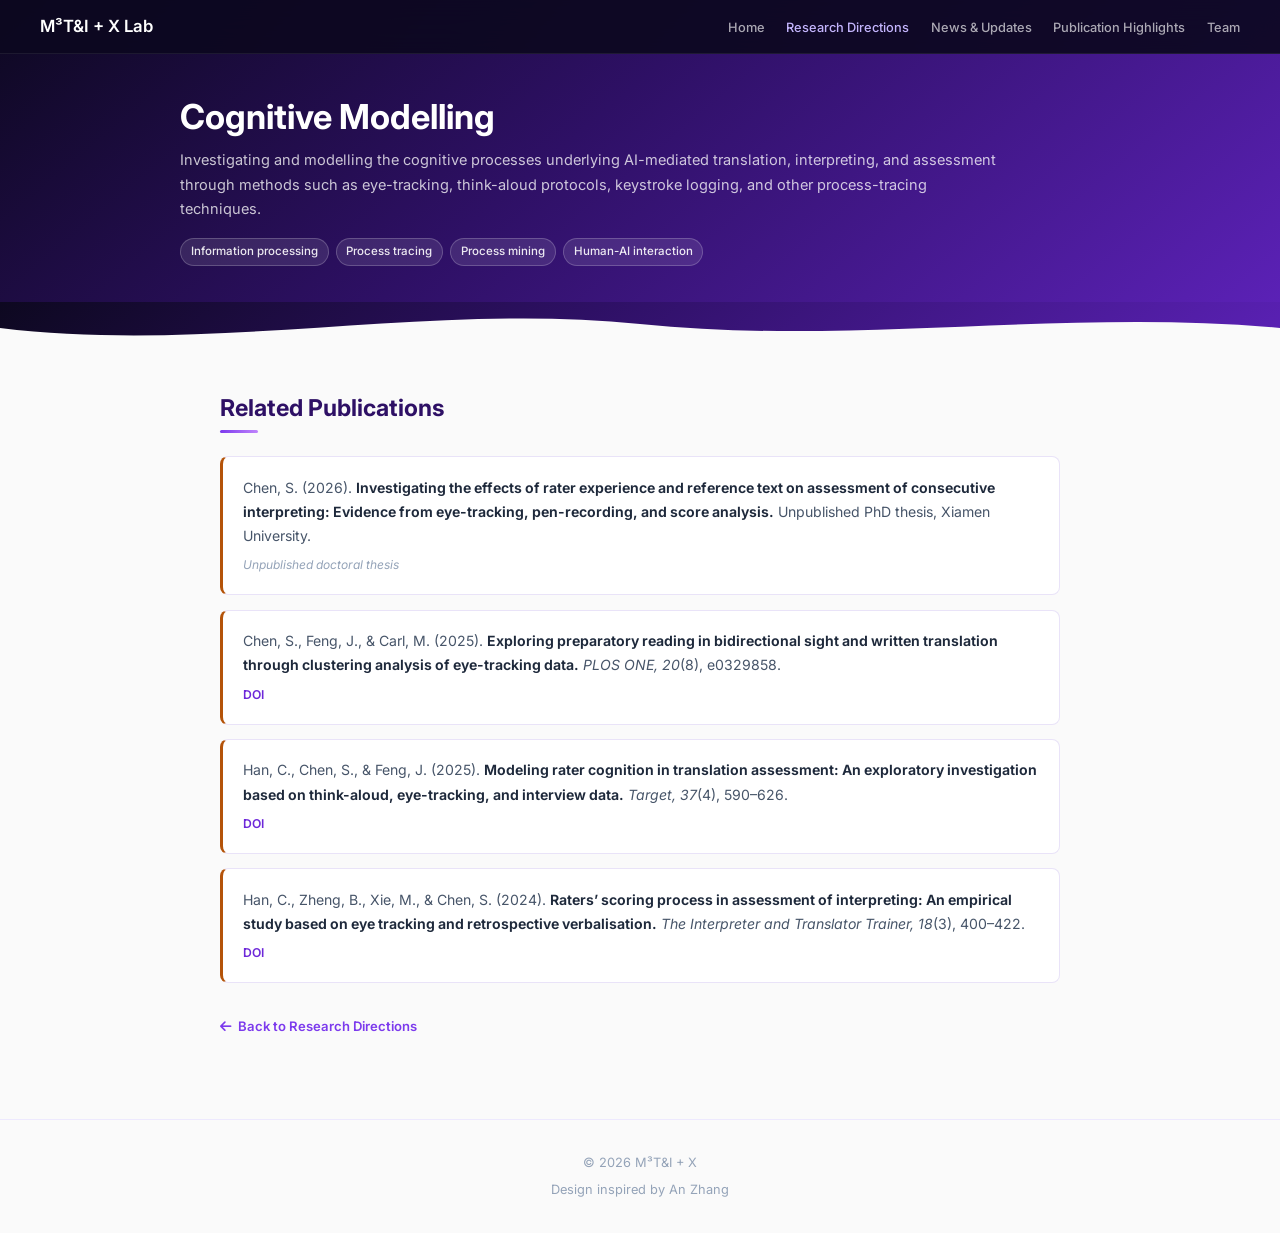
==== pages/cognitive-modelling.html @ 3e5625ed "Update research, news, and team pages" ====
<!DOCTYPE html>
<html lang="en">
<head>
    <meta charset="UTF-8">
    <meta name="viewport" content="width=device-width, initial-scale=1.0">
    <title>Cognitive Modelling | M³T&amp;I + X</title>
    <link rel="preconnect" href="https://fonts.googleapis.com">
    <link rel="preconnect" href="https://fonts.gstatic.com" crossorigin>
    <link href="https://fonts.googleapis.com/css2?family=Inter:wght@300;400;500;600;700&amp;display=swap" rel="stylesheet">
    <link rel="stylesheet" href="https://cdnjs.cloudflare.com/ajax/libs/font-awesome/6.5.0/css/all.min.css">
    <link rel="stylesheet" href="research-direction.css">
</head>
<body style="--accent:#b45309;--soft:#fffbeb;">

<nav>
    <a href="../index.html" class="nav-name">M³T&amp;I + X Lab</a>
    <ul class="nav-links">
        <li><a href="../index.html">Home</a></li>
        <li><a href="../index.html#research" class="active">Research Directions</a></li>
        <li><a href="../index.html#news">News &amp; Updates</a></li>
        <li><a href="../index.html#publication-highlights">Publication Highlights</a></li>
        <li><a href="../index.html#team">Team</a></li>
    </ul>
</nav>

<header class="direction-hero">
    <div class="direction-hero-inner">
        <h1>Cognitive Modelling</h1>
        <p class="direction-description">Investigating and modelling the cognitive processes underlying AI-mediated translation, interpreting, and assessment through methods such as eye-tracking, think-aloud protocols, keystroke logging, and other process-tracing techniques.</p>
        <div class="direction-labels">
            <span class="direction-label">Information processing</span>
            <span class="direction-label">Process tracing</span>
            <span class="direction-label">Process mining</span>
            <span class="direction-label">Human-AI interaction</span>
        </div>
    </div>
</header>
<div class="wave-wrap">
    <svg viewBox="0 0 1440 52" xmlns="http://www.w3.org/2000/svg" preserveAspectRatio="none" style="width:100%;height:52px;">
        <path d="M0,26 C240,52 480,0 720,22 C960,44 1200,6 1440,26 L1440,52 L0,52 Z" fill="#fafafa"/>
    </svg>
</div>

<main class="page-body">
    <div class="container">
        <section>
            <h2 class="section-title">Related Publications</h2>
            <div class="publication-list">
                <article class="publication-entry">
                    <p class="publication-citation">Chen, S. (2026). <span class="paper-title">Investigating the effects of rater experience and reference text on assessment of consecutive interpreting: Evidence from eye-tracking, pen-recording, and score analysis.</span> Unpublished PhD thesis, Xiamen University.</p>
                    <div class="publication-actions"><span class="publication-note">Unpublished doctoral thesis</span></div>
                </article>
                <article class="publication-entry">
                    <p class="publication-citation">Chen, S., Feng, J., &amp; Carl, M. (2025). <span class="paper-title">Exploring preparatory reading in bidirectional sight and written translation through clustering analysis of eye-tracking data.</span> <em>PLOS ONE, 20</em>(8), e0329858.</p>
                    <div class="publication-actions"><a class="official-link" href="https://doi.org/10.1371/journal.pone.0329858" target="_blank" rel="noopener noreferrer">DOI</a></div>
                </article>
                <article class="publication-entry">
                    <p class="publication-citation">Han, C., Chen, S., &amp; Feng, J. (2025). <span class="paper-title">Modeling rater cognition in translation assessment: An exploratory investigation based on think-aloud, eye-tracking, and interview data.</span> <em>Target, 37</em>(4), 590–626.</p>
                    <div class="publication-actions"><a class="official-link" href="https://doi.org/10.1075/target.23040.han" target="_blank" rel="noopener noreferrer">DOI</a></div>
                </article>
                <article class="publication-entry">
                    <p class="publication-citation">Han, C., Zheng, B., Xie, M., &amp; Chen, S. (2024). <span class="paper-title">Raters’ scoring process in assessment of interpreting: An empirical study based on eye tracking and retrospective verbalisation.</span> <em>The Interpreter and Translator Trainer, 18</em>(3), 400–422.</p>
                    <div class="publication-actions"><a class="official-link" href="https://doi.org/10.1080/1750399X.2024.2326400" target="_blank" rel="noopener noreferrer">DOI</a></div>
                </article>
            </div>
        </section>

        <a class="back-link" href="../index.html#research"><i class="fa-solid fa-arrow-left" aria-hidden="true"></i> Back to Research Directions</a>
    </div>
</main>

<footer>
    <p>© 2026 M³T&amp;I + X</p>
    <p style="margin-top:0.3rem;">Design inspired by <a href="https://anzhang314.github.io/" target="_blank" rel="noopener noreferrer">An Zhang</a></p>
</footer>

</body>
</html>
---- pages/research-direction.css ----
*, *::before, *::after { box-sizing: border-box; margin: 0; padding: 0; }

:root { --accent: #6d28d9; --soft: #f5f3ff; }

@view-transition { navigation: auto; }
::view-transition-old(root), ::view-transition-new(root) { animation-duration: 0.18s; }

body {
    font-family: 'Inter', -apple-system, BlinkMacSystemFont, 'Segoe UI', sans-serif;
    color: #1e293b;
    line-height: 1.7;
    background: #fafafa;
}

a { color: #7c3aed; text-decoration: none; }
a:hover { text-decoration: underline; }

nav {
    position: fixed;
    top: 0;
    left: 0;
    right: 0;
    z-index: 200;
    display: flex;
    align-items: center;
    justify-content: space-between;
    height: 54px;
    padding: 0 2.5rem;
    background: rgba(13, 8, 32, 0.92);
    backdrop-filter: blur(14px);
    -webkit-backdrop-filter: blur(14px);
    border-bottom: 1px solid rgba(255,255,255,0.07);
}

.nav-name { color: #fff; font-size: 1.05rem; font-weight: 600; }
.nav-links { display: flex; gap: 1.35rem; list-style: none; flex-wrap: wrap; justify-content: flex-end; }
.nav-links a { color: rgba(255,255,255,0.65); font-size: 0.8rem; font-weight: 500; white-space: nowrap; }
.nav-links a:hover { color: #fff; text-decoration: none; }
.nav-links a.active { color: #c4b5fd; }

.direction-hero {
    padding: 96px 1.5rem 36px;
    color: #fff;
    text-align: left;
    background: linear-gradient(140deg, #0d0820 0%, #2e1065 45%, #5b21b6 100%);
}

.direction-hero-inner { max-width: 920px; margin: 0 auto; }
.direction-hero h1 { margin-bottom: 0.65rem; font-size: 2.15rem; line-height: 1.22; }
.direction-description { max-width: 820px; margin: 0; color: rgba(255,255,255,0.76); font-size: 0.91rem; line-height: 1.68; }
.direction-labels { display: flex; flex-wrap: wrap; justify-content: flex-start; gap: 0.42rem; margin-top: 1rem; }
.direction-label {
    padding: 0.22rem 0.62rem;
    color: rgba(255,255,255,0.9);
    font-size: 0.72rem;
    font-weight: 500;
    background: rgba(255,255,255,0.1);
    border: 1px solid rgba(255,255,255,0.2);
    border-radius: 9999px;
}

.wave-wrap { background: linear-gradient(140deg, #0d0820 0%, #2e1065 45%, #5b21b6 100%); line-height: 0; }
.wave-wrap svg { display: block; }

.page-body { padding: 2.4rem 0 5rem; }
.container { max-width: 920px; margin: 0 auto; padding: 0 2.5rem; }
.section-title { margin-bottom: 1.45rem; color: #2e1065; font-size: 1.45rem; line-height: 1.3; }
.section-title::after {
    content: '';
    display: block;
    width: 38px;
    height: 3px;
    margin-top: 0.45rem;
    border-radius: 2px;
    background: linear-gradient(90deg, #7c3aed, #c084fc);
}

.publication-list { display: grid; gap: 0.9rem; }
.publication-entry {
    padding: 1.15rem 1.25rem;
    background: #fff;
    border: 1px solid #e9e3f8;
    border-left: 3px solid var(--accent);
    border-radius: 8px;
}
.publication-citation { color: #475569; font-size: 0.88rem; line-height: 1.72; }
.publication-citation .paper-title { color: #1e293b; font-weight: 650; }
.publication-actions { display: flex; align-items: center; gap: 0.8rem; margin-top: 0.45rem; }
.official-link {
    display: inline-flex;
    align-items: center;
    padding: 0;
    color: #6d28d9;
    font-size: 0.76rem;
    font-weight: 600;
    background: transparent;
}
.official-link:hover { color: #5b21b6; text-decoration: underline; background: transparent; }
.publication-note { color: #94a3b8; font-size: 0.75rem; font-style: italic; }

.back-link {
    display: inline-flex;
    align-items: center;
    gap: 0.42rem;
    margin-top: 2rem;
    font-size: 0.82rem;
    font-weight: 600;
}

footer { padding: 2rem; color: #94a3b8; font-size: 0.8rem; text-align: center; border-top: 1px solid #ede9fe; }
footer a { color: #94a3b8; }

@media (max-width: 768px) {
    nav {
        display: block;
        height: 84px;
        min-height: 0;
        padding: 0.55rem 1rem 0.45rem;
        overflow: hidden;
    }
    .nav-name { display: block; width: max-content; margin: 0 auto 0.35rem; font-size: 0.98rem; line-height: 1.35; }
    .nav-links {
        width: calc(100% + 2rem);
        margin: 0 -1rem;
        padding: 0 1rem 0.15rem;
        flex-wrap: nowrap;
        justify-content: flex-start;
        gap: 1rem;
        overflow-x: auto;
        overscroll-behavior-x: contain;
        scrollbar-width: none;
        -webkit-overflow-scrolling: touch;
        -webkit-mask-image: linear-gradient(to right, transparent, #000 14px, #000 calc(100% - 14px), transparent);
        mask-image: linear-gradient(to right, transparent, #000 14px, #000 calc(100% - 14px), transparent);
    }
    .nav-links::-webkit-scrollbar { display: none; }
    .nav-links li { flex: 0 0 auto; }
    .nav-links a { position: relative; padding-bottom: 0.3rem; font-size: 0.74rem; }
    .nav-links a.active::after {
        content: '';
        position: absolute;
        left: 0;
        right: 0;
        bottom: 0;
        height: 2px;
        border-radius: 2px;
        background: #a78bfa;
    }
    .direction-hero { padding: 108px 1.1rem 32px; }
    .direction-hero h1 { font-size: 1.75rem; }
    .direction-description { font-size: 0.87rem; }
    .page-body { padding: 2rem 0 3.5rem; }
    .container { padding: 0 1.1rem; }
}

@media (max-width: 480px) {
    .direction-hero { padding-left: 0.95rem; padding-right: 0.95rem; }
    .direction-hero h1 { font-size: 1.58rem; }
    .direction-labels { gap: 0.35rem; }
    .publication-entry { padding: 1rem; }
    .publication-citation { font-size: 0.84rem; }
    .container { padding: 0 0.95rem; }
    footer { padding: 1.5rem 1rem; }
}
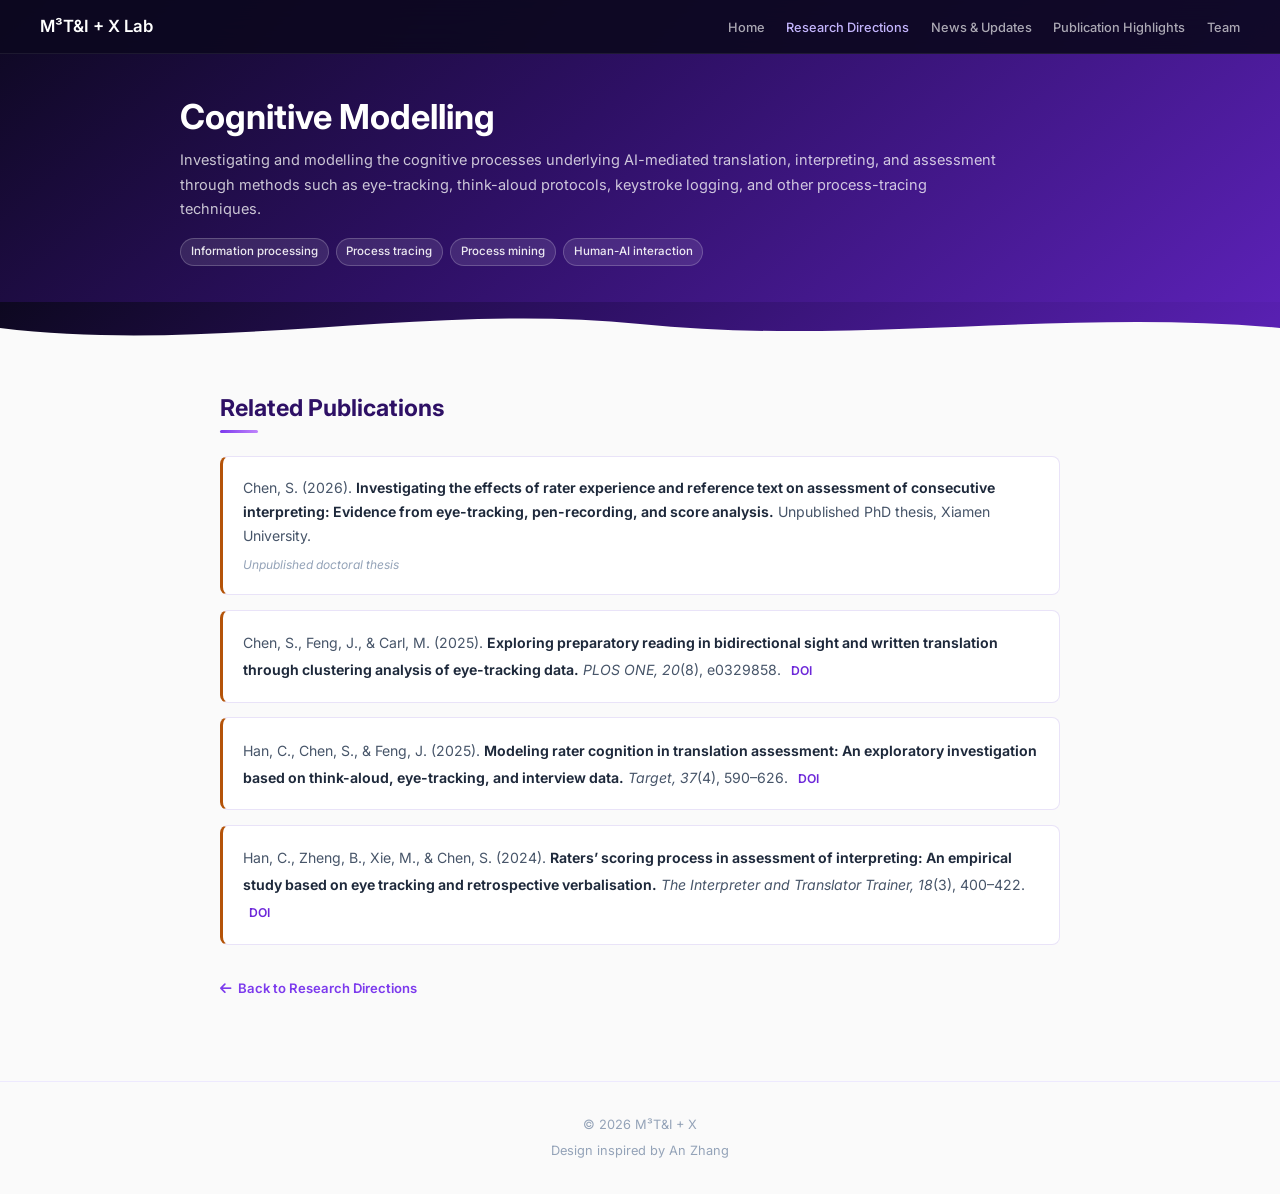
==== commit 8a3cae45: "Refresh research detail styles" ====
--- a/pages/cognitive-modelling.html
+++ b/pages/cognitive-modelling.html
@@ -8,7 +8,7 @@
     <link rel="preconnect" href="https://fonts.gstatic.com" crossorigin>
     <link href="https://fonts.googleapis.com/css2?family=Inter:wght@300;400;500;600;700&amp;display=swap" rel="stylesheet">
     <link rel="stylesheet" href="https://cdnjs.cloudflare.com/ajax/libs/font-awesome/6.5.0/css/all.min.css">
-    <link rel="stylesheet" href="research-direction.css">
+    <link rel="stylesheet" href="research-direction.css?v=20260719">
 </head>
 <body style="--accent:#b45309;--soft:#fffbeb;">
 
--- a/pages/research-direction.css
+++ b/pages/research-direction.css
@@ -86,6 +86,8 @@
 .publication-citation { color: #475569; font-size: 0.88rem; line-height: 1.72; }
 .publication-citation .paper-title { color: #1e293b; font-weight: 650; }
 .publication-actions { display: flex; align-items: center; gap: 0.8rem; margin-top: 0.45rem; }
+.publication-entry:has(.official-link) .publication-citation { display: inline; }
+.publication-actions:has(.official-link) { display: inline-flex; align-items: baseline; margin: 0 0 0 0.35rem; vertical-align: baseline; }
 .official-link {
     display: inline-flex;
     align-items: center;
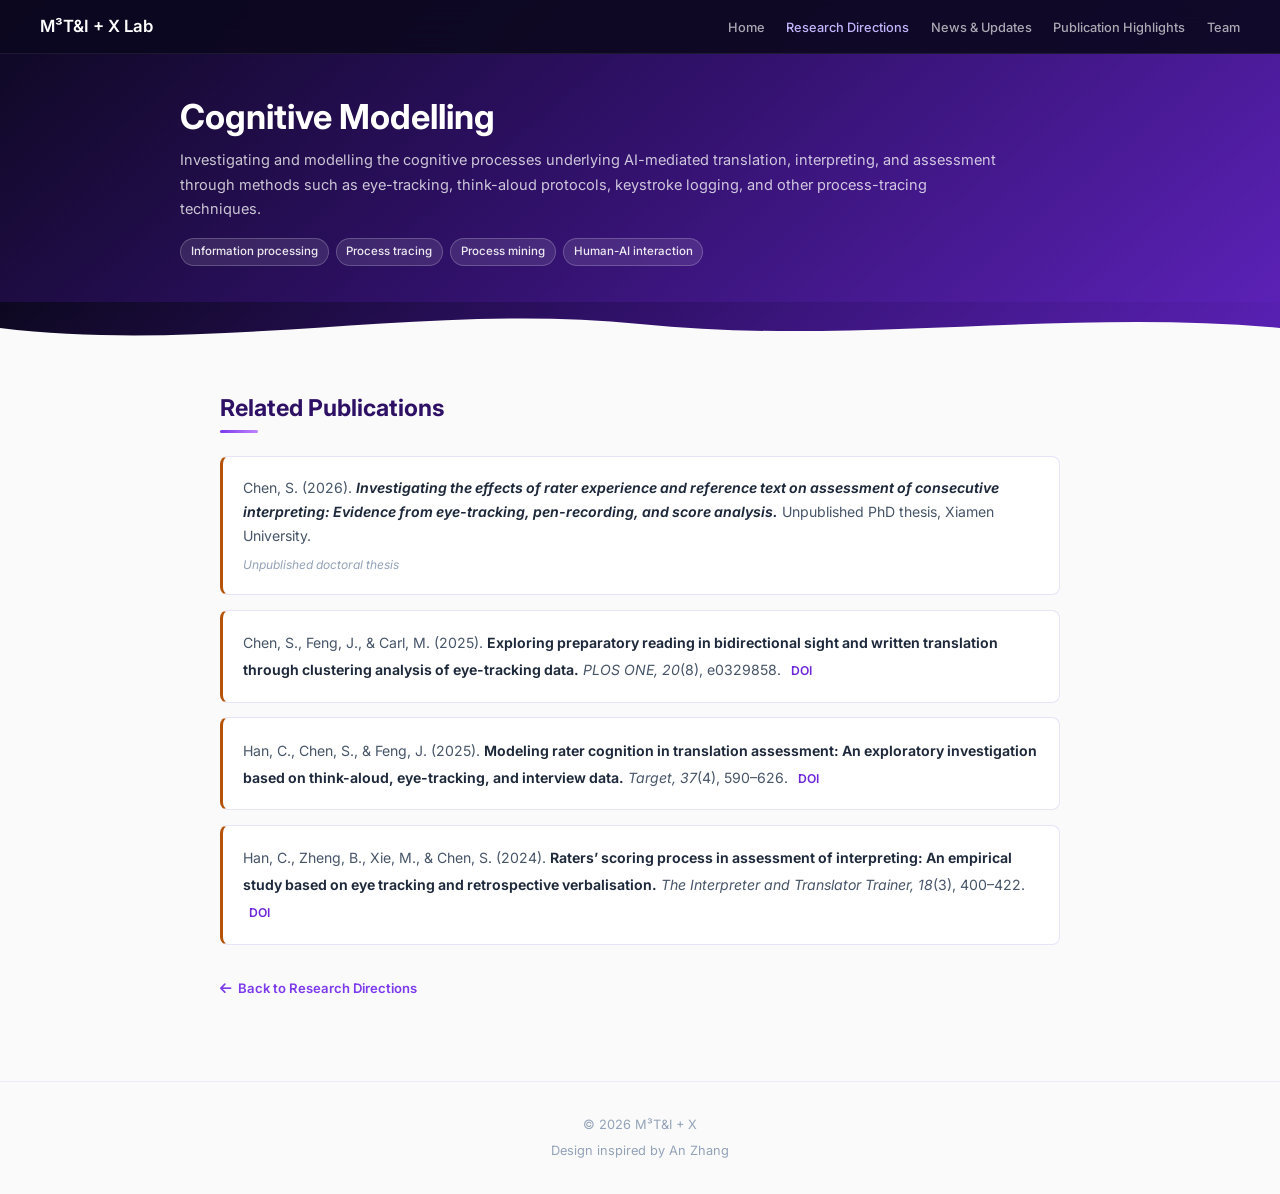
==== commit 0b1820d8: "Update lab content and mobile presentation" ====
--- a/pages/cognitive-modelling.html
+++ b/pages/cognitive-modelling.html
@@ -47,7 +47,7 @@
             <h2 class="section-title">Related Publications</h2>
             <div class="publication-list">
                 <article class="publication-entry">
-                    <p class="publication-citation">Chen, S. (2026). <span class="paper-title">Investigating the effects of rater experience and reference text on assessment of consecutive interpreting: Evidence from eye-tracking, pen-recording, and score analysis.</span> Unpublished PhD thesis, Xiamen University.</p>
+                    <p class="publication-citation">Chen, S. (2026). <em class="paper-title">Investigating the effects of rater experience and reference text on assessment of consecutive interpreting: Evidence from eye-tracking, pen-recording, and score analysis.</em> Unpublished PhD thesis, Xiamen University.</p>
                     <div class="publication-actions"><span class="publication-note">Unpublished doctoral thesis</span></div>
                 </article>
                 <article class="publication-entry">
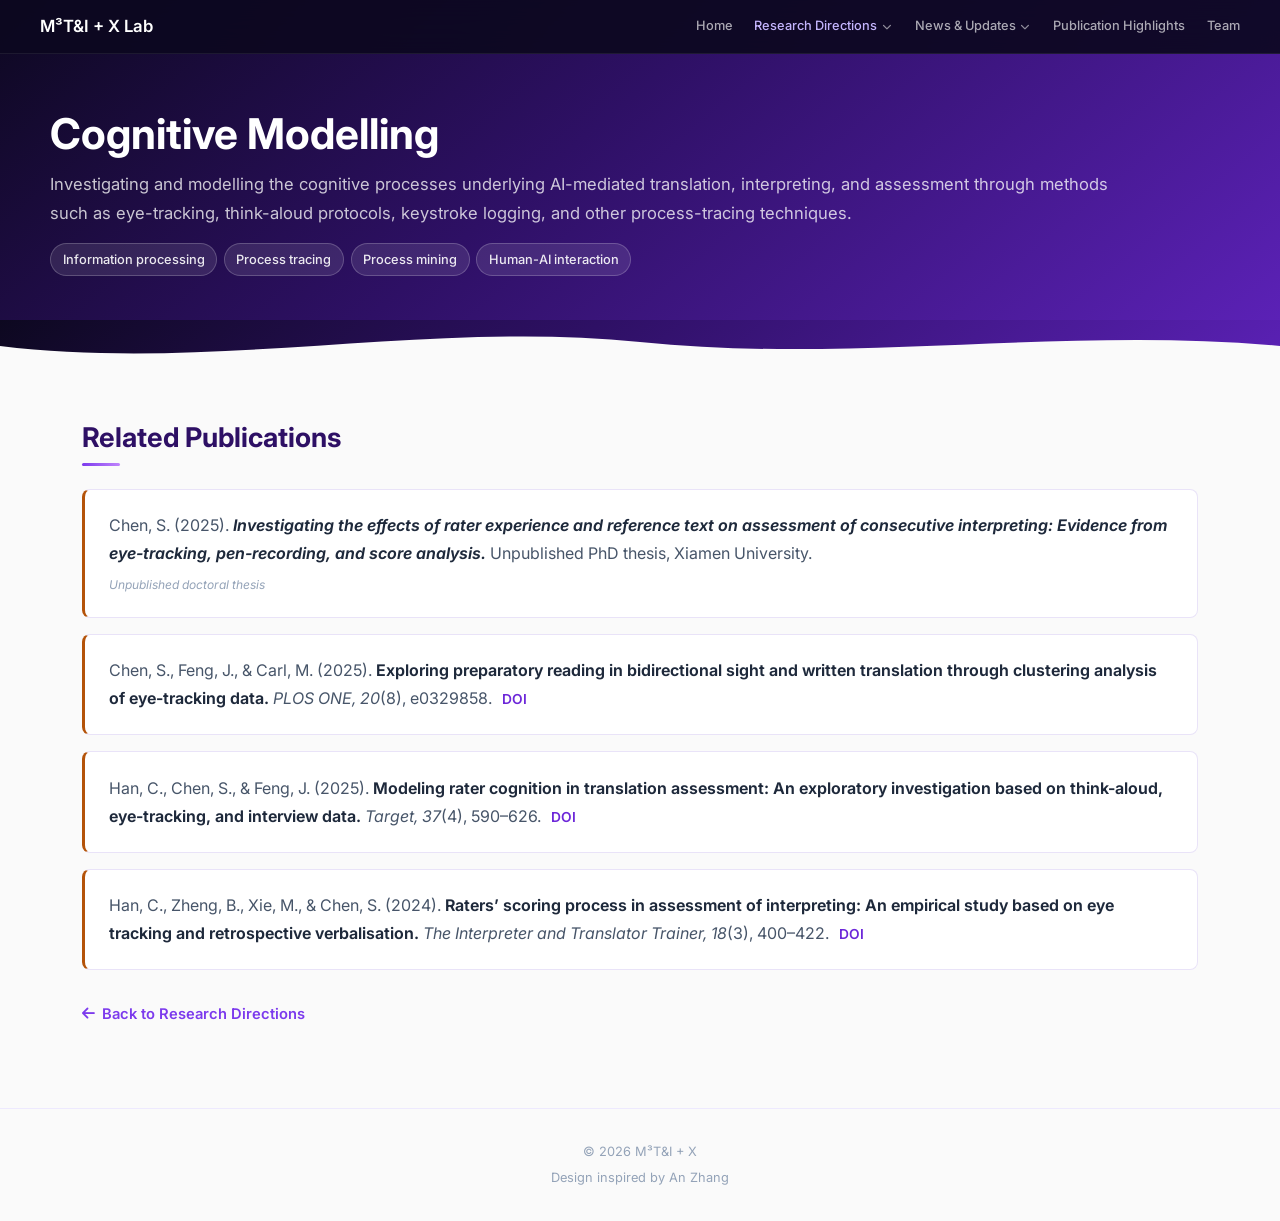
==== commit 1d332365: "Refine navigation and responsive layouts" ====
--- a/pages/cognitive-modelling.html
+++ b/pages/cognitive-modelling.html
@@ -8,7 +8,8 @@
     <link rel="preconnect" href="https://fonts.gstatic.com" crossorigin>
     <link href="https://fonts.googleapis.com/css2?family=Inter:wght@300;400;500;600;700&amp;display=swap" rel="stylesheet">
     <link rel="stylesheet" href="https://cdnjs.cloudflare.com/ajax/libs/font-awesome/6.5.0/css/all.min.css">
-    <link rel="stylesheet" href="research-direction.css?v=20260719">
+    <link rel="stylesheet" href="research-direction.css?v=20260728">
+    <link rel="stylesheet" href="../site-nav.css?v=20260728-3">
 </head>
 <body style="--accent:#b45309;--soft:#fffbeb;">
 
@@ -16,8 +17,29 @@
     <a href="../index.html" class="nav-name">M³T&amp;I + X Lab</a>
     <ul class="nav-links">
         <li><a href="../index.html">Home</a></li>
-        <li><a href="../index.html#research" class="active">Research Directions</a></li>
-        <li><a href="../index.html#news">News &amp; Updates</a></li>
+        <li class="nav-item nav-has-submenu">
+            <div class="nav-primary">
+                <a href="../index.html#research" class="active">Research Directions</a>
+                <button class="nav-submenu-toggle" type="button" aria-label="Open Research Directions menu" aria-expanded="false" aria-controls="research-submenu"><i class="fa-solid fa-chevron-down" aria-hidden="true"></i></button>
+            </div>
+            <ul class="nav-submenu" id="research-submenu">
+                <li><a href="evaluation-reception.html">Evaluation and Reception</a></li>
+                <li><a href="intelligent-teaching-learning.html">Intelligent Teaching and Learning</a></li>
+                <li><a class="submenu-current" href="cognitive-modelling.html">Cognitive Modelling</a></li>
+                <li><a href="meta-research.html">Meta-research</a></li>
+            </ul>
+        </li>
+        <li class="nav-item nav-has-submenu nav-item-news">
+            <div class="nav-primary">
+                <a href="../index.html#news">News &amp; Updates</a>
+                <button class="nav-submenu-toggle" type="button" aria-label="Open News and Updates menu" aria-expanded="false" aria-controls="news-submenu"><i class="fa-solid fa-chevron-down" aria-hidden="true"></i></button>
+            </div>
+            <ul class="nav-submenu" id="news-submenu">
+                <li><a href="../index.html#news-people">People</a></li>
+                <li><a href="../index.html#news-publications">Publication</a></li>
+                <li><a href="../index.html#news-events">Event</a></li>
+            </ul>
+        </li>
         <li><a href="../index.html#publication-highlights">Publication Highlights</a></li>
         <li><a href="../index.html#team">Team</a></li>
     </ul>
@@ -47,7 +69,7 @@
             <h2 class="section-title">Related Publications</h2>
             <div class="publication-list">
                 <article class="publication-entry">
-                    <p class="publication-citation">Chen, S. (2026). <em class="paper-title">Investigating the effects of rater experience and reference text on assessment of consecutive interpreting: Evidence from eye-tracking, pen-recording, and score analysis.</em> Unpublished PhD thesis, Xiamen University.</p>
+                    <p class="publication-citation">Chen, S. (2025). <em class="paper-title">Investigating the effects of rater experience and reference text on assessment of consecutive interpreting: Evidence from eye-tracking, pen-recording, and score analysis.</em> Unpublished PhD thesis, Xiamen University.</p>
                     <div class="publication-actions"><span class="publication-note">Unpublished doctoral thesis</span></div>
                 </article>
                 <article class="publication-entry">
@@ -74,5 +96,6 @@
     <p style="margin-top:0.3rem;">Design inspired by <a href="https://anzhang314.github.io/" target="_blank" rel="noopener noreferrer">An Zhang</a></p>
 </footer>
 
+<script src="../site-nav.js?v=20260728-2"></script>
 </body>
 </html>
--- a/pages/research-direction.css
+++ b/pages/research-direction.css
@@ -112,6 +112,23 @@
 footer { padding: 2rem; color: #94a3b8; font-size: 0.8rem; text-align: center; border-top: 1px solid #ede9fe; }
 footer a { color: #94a3b8; }
 
+@media (min-width: 1024px) {
+    .direction-hero { padding-top: 108px; padding-bottom: 44px; }
+    .direction-hero-inner { max-width: 1180px; }
+    .direction-hero h1 { font-size: 2.65rem; }
+    .direction-description { max-width: 1080px; font-size: 1.04rem; line-height: 1.72; }
+    .direction-label { padding: 0.28rem 0.72rem; font-size: 0.8rem; }
+
+    .page-body { padding-top: 3rem; }
+    .container { max-width: 1180px; padding-right: 2rem; padding-left: 2rem; }
+    .section-title { font-size: 1.7rem; }
+    .publication-list { gap: 1rem; }
+    .publication-entry { padding: 1.35rem 1.5rem; }
+    .publication-citation { font-size: 1rem; line-height: 1.75; }
+    .official-link { font-size: 0.86rem; }
+    .back-link { font-size: 0.92rem; }
+}
+
 @media (max-width: 768px) {
     nav {
         display: block;
--- a/site-nav.css
+++ b/site-nav.css
@@ -0,0 +1,170 @@
+.nav-links > .nav-item {
+    position: relative;
+}
+
+.nav-links > li {
+    display: flex;
+    align-items: center;
+    height: 28px;
+}
+
+.nav-links > li > a,
+.nav-primary > a {
+    display: inline-flex;
+    align-items: center;
+    height: 28px;
+    line-height: 1;
+}
+
+.nav-primary {
+    position: relative;
+    display: flex;
+    align-items: center;
+    height: 28px;
+}
+
+.nav-primary > a {
+    padding-right: 16px;
+}
+
+.nav-submenu-toggle {
+    position: absolute;
+    top: 50%;
+    right: -2px;
+    display: inline-flex;
+    align-items: center;
+    justify-content: center;
+    width: 18px;
+    height: 28px;
+    padding: 0;
+    color: rgba(255,255,255,0.55);
+    font: inherit;
+    cursor: pointer;
+    background: transparent;
+    border: 0;
+    transform: translateY(-50%);
+}
+
+.nav-submenu-toggle:hover,
+.nav-submenu-toggle:focus-visible {
+    color: #fff;
+    background: transparent;
+    outline: none;
+}
+
+.nav-submenu-toggle i {
+    font-size: 0.58rem;
+    transition: transform 0.18s ease;
+}
+
+.nav-submenu {
+    position: absolute;
+    top: calc(100% + 0.7rem);
+    left: 0;
+    z-index: 300;
+    display: grid;
+    min-width: 270px;
+    padding: 0.45rem;
+    list-style: none;
+    background: rgba(20, 12, 48, 0.98);
+    border: 1px solid rgba(255,255,255,0.12);
+    border-radius: 7px;
+    box-shadow: 0 14px 32px rgba(8, 4, 24, 0.28);
+    opacity: 0;
+    visibility: hidden;
+    transform: translateY(-5px);
+    transition: opacity 0.16s ease, transform 0.16s ease, visibility 0.16s;
+}
+
+.nav-item-news .nav-submenu {
+    min-width: 190px;
+}
+
+.nav-submenu li {
+    flex: initial;
+}
+
+.nav-submenu a {
+    display: block;
+    padding: 0.55rem 0.65rem;
+    color: rgba(255,255,255,0.76);
+    font-size: 0.78rem;
+    line-height: 1.4;
+    white-space: normal;
+    border-radius: 5px;
+}
+
+.nav-submenu a:hover,
+.nav-submenu a:focus-visible,
+.nav-submenu a.submenu-current {
+    color: #fff;
+    text-decoration: none;
+    background: rgba(167,139,250,0.16);
+    outline: none;
+}
+
+.nav-has-submenu:hover > .nav-submenu,
+.nav-has-submenu:focus-within > .nav-submenu,
+.nav-has-submenu.is-open > .nav-submenu {
+    opacity: 1;
+    visibility: visible;
+    transform: translateY(0);
+}
+
+.nav-has-submenu:hover .nav-submenu-toggle i,
+.nav-has-submenu:focus-within .nav-submenu-toggle i,
+.nav-has-submenu.is-open .nav-submenu-toggle i {
+    transform: rotate(180deg);
+}
+
+@media (max-width: 768px) {
+    body.nav-submenu-open nav {
+        overflow: visible;
+    }
+
+    body.nav-submenu-open .nav-links {
+        overflow: visible;
+        -webkit-mask-image: none;
+        mask-image: none;
+    }
+
+    .nav-links {
+        padding-right: calc(50vw + 16px);
+    }
+
+    .nav-primary {
+        height: 28px;
+    }
+
+    .nav-submenu-toggle {
+        width: 18px;
+        height: 28px;
+    }
+
+    .nav-has-submenu:hover > .nav-submenu,
+    .nav-has-submenu:focus-within > .nav-submenu {
+        opacity: 0;
+        visibility: hidden;
+        transform: translateY(-5px);
+    }
+
+    .nav-has-submenu.is-open > .nav-submenu {
+        position: fixed;
+        top: 84px;
+        right: 0.75rem;
+        left: 0.75rem;
+        display: grid;
+        min-width: 0;
+        max-height: calc(100vh - 96px);
+        overflow-y: auto;
+        background: #140c30;
+        opacity: 1;
+        visibility: visible;
+        transform: translateY(0);
+    }
+
+    .nav-submenu a {
+        padding: 0.68rem 0.75rem;
+        font-size: 0.82rem;
+    }
+}
